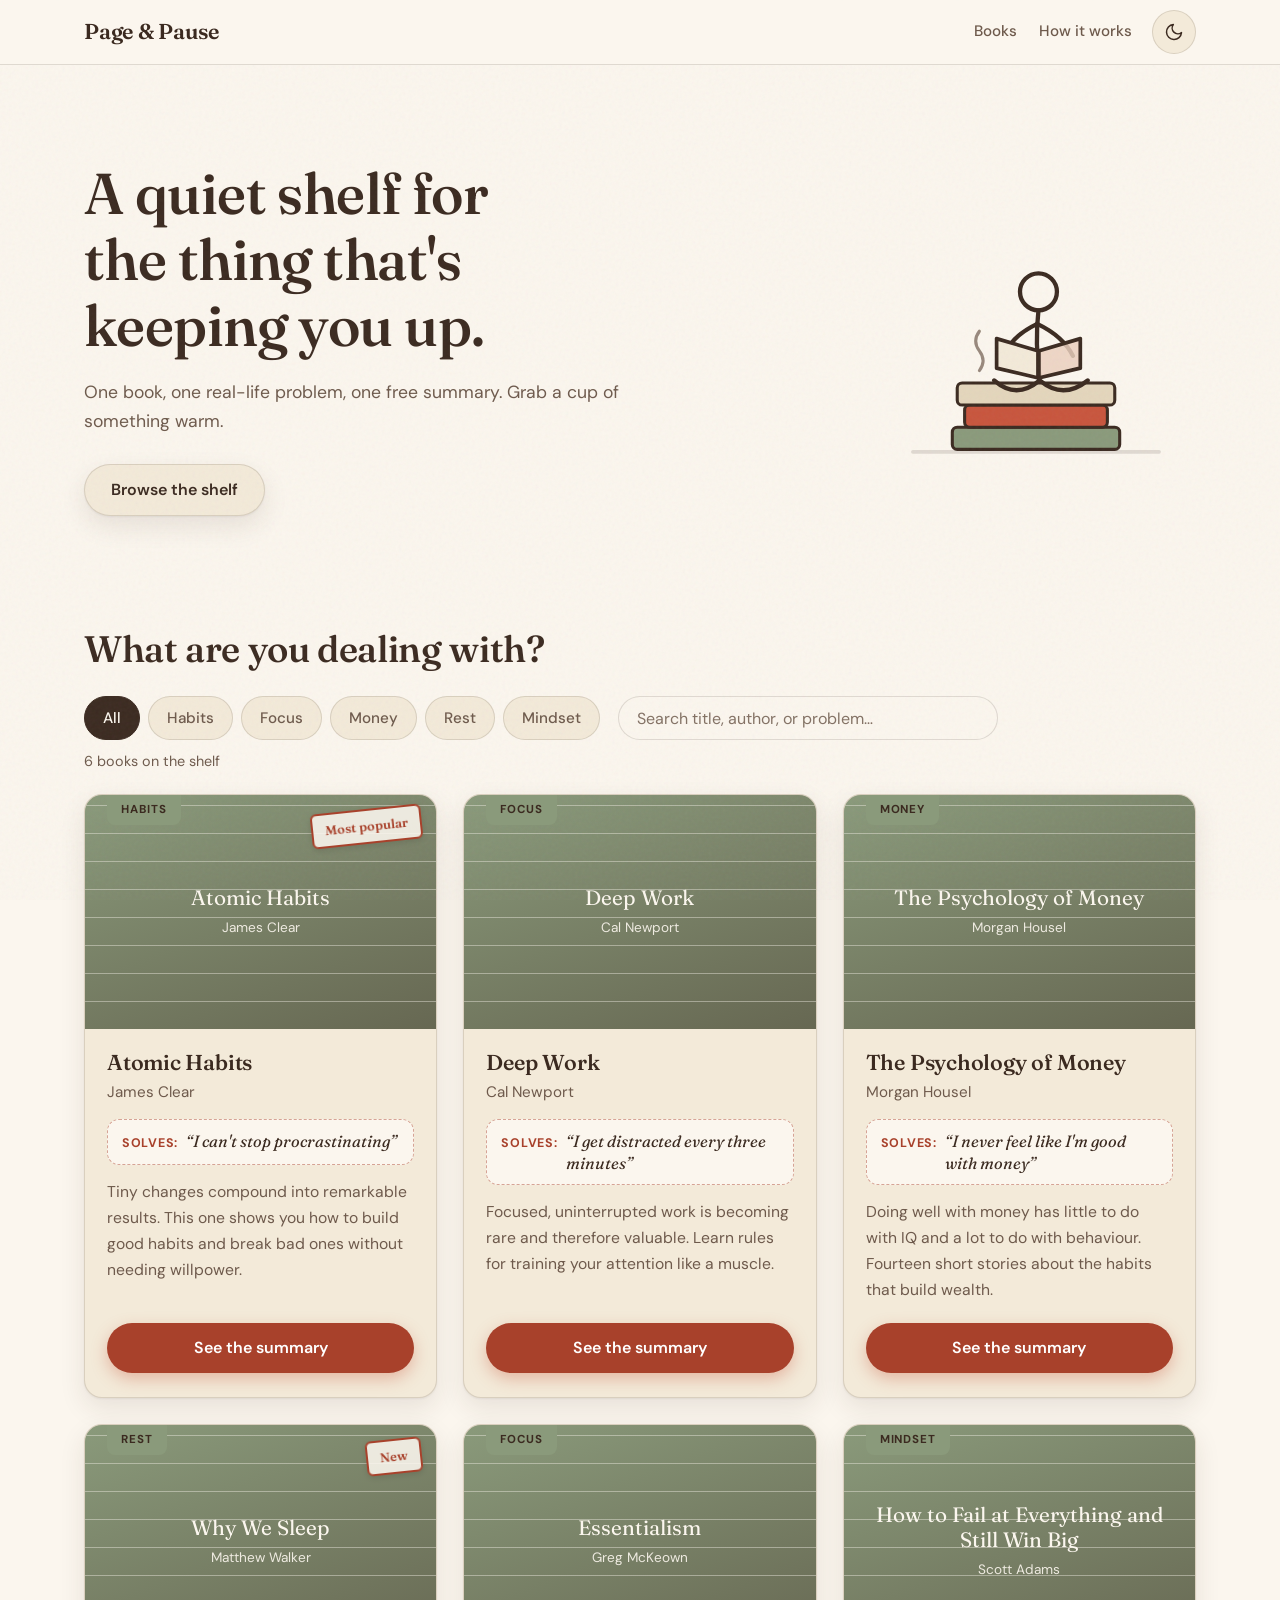
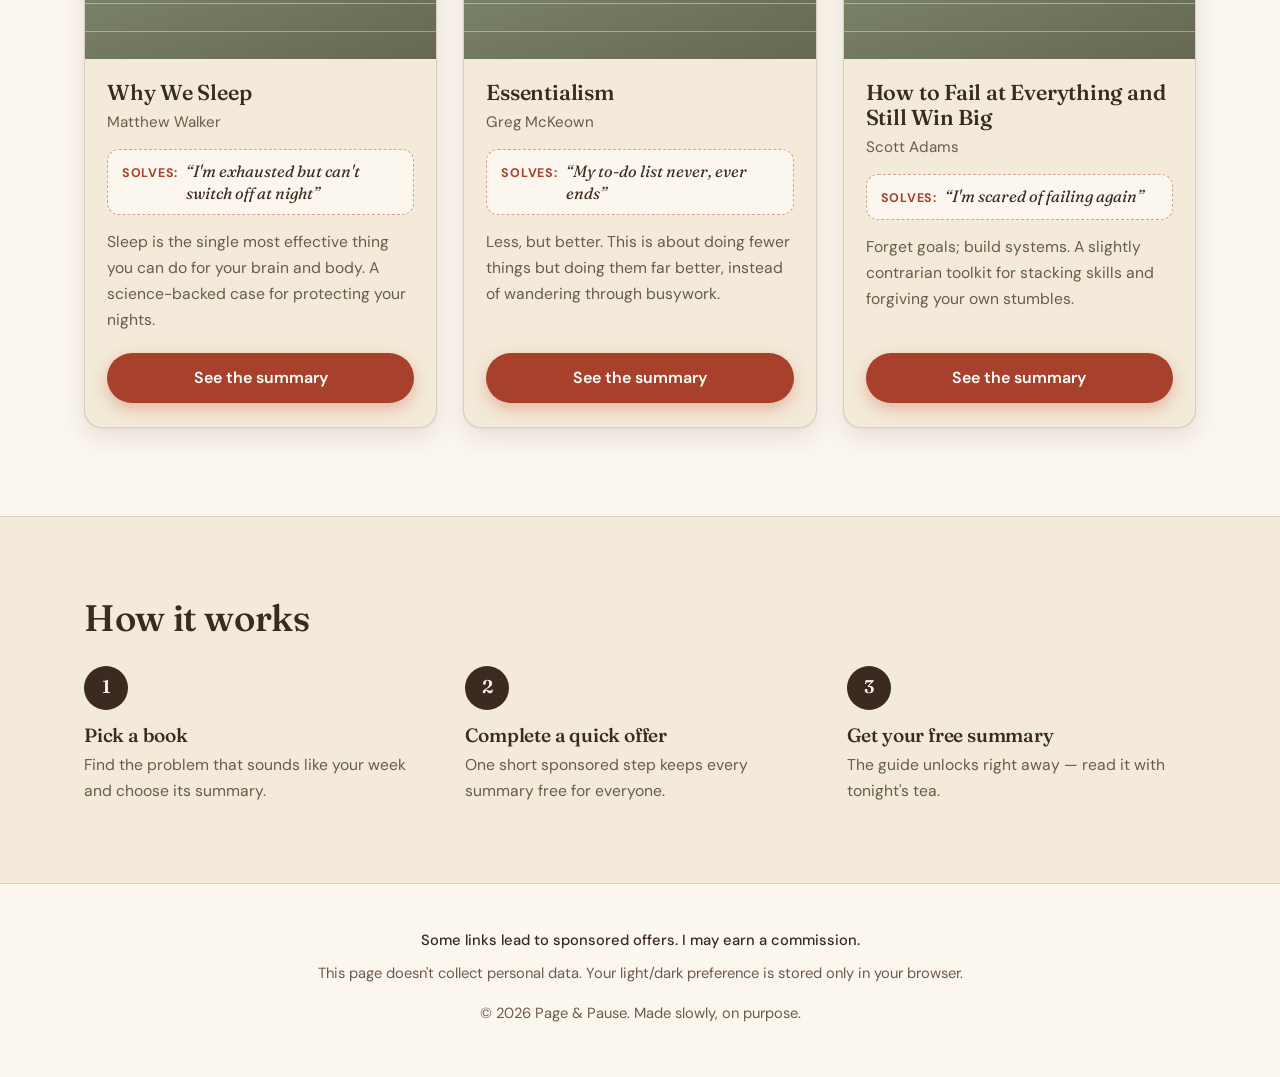
==== index.html @ 78f9c494 "first commit" ====
<!DOCTYPE html>
<html lang="en">
<head>
  <meta charset="UTF-8">
  <meta name="viewport" content="width=device-width, initial-scale=1.0">

  <!-- ===== SEO ===== -->
  <title>Page &amp; Pause — Cozy book summaries for real life problems</title>
  <meta name="description" content="Stuck in a rut? Each book on this shelf solves one relatable life problem. Pick yours and get a free summary.">
  <meta property="og:title" content="Page &amp; Pause — Cozy book summaries for real life problems">
  <meta property="og:description" content="Stuck in a rut? Each book on this shelf solves one relatable life problem. Pick yours and get a free summary.">
  <meta property="og:type" content="website">
  <!-- After you publish, replace with a real absolute URL, e.g. https://YOUR-USER.github.io/REPO/ -->
  <meta property="og:url" content="./">
  <!-- Optional: add a 1200x630 share image at covers/og.jpg and point og:image at it -->
  <meta name="theme-color" content="#FBF6EE">

  <!-- Favicon: inline emoji SVG, no file needed -->
  <link rel="icon" href="data:image/svg+xml,<svg xmlns='http://www.w3.org/2000/svg' viewBox='0 0 100 100'><text y='.9em' font-size='90'>📖</text></svg>">

  <!-- ===== Fonts: Fraunces (headings) + DM Sans (body) ===== -->
  <link rel="preconnect" href="https://fonts.googleapis.com">
  <link rel="preconnect" href="https://fonts.gstatic.com" crossorigin>
  <link href="https://fonts.googleapis.com/css2?family=Fraunces:opsz,wght@9..144,400;9..144,500;9..144,600&family=DM+Sans:wght@400;500;700&display=swap" rel="stylesheet">

  <link rel="stylesheet" href="style.css">

  <!-- Set the theme before first paint so there is no light/dark flash -->
  <script>
    (function () {
      var saved = localStorage.getItem('pp-theme');            // 'light' | 'dark' | null
      var prefersDark = window.matchMedia('(prefers-color-scheme: dark)').matches;
      document.documentElement.dataset.theme = saved || (prefersDark ? 'dark' : 'light');
    })();
  </script>
</head>
<body>
  <a class="skip-link" href="#books">Skip to the books</a>

  <!-- ===== 1. Sticky header ===== -->
  <header class="site-header">
    <div class="wrap header-inner">
      <a class="brand" href="#top">Page &amp; Pause</a>
      <nav class="nav" aria-label="Main">
        <a href="#books">Books</a>
        <a href="#how">How it works</a>
        <button id="themeToggle" class="theme-toggle" type="button" aria-label="Switch to evening (dark) mode">
          <!-- Simple monochrome sun & moon; which one shows depends on the theme -->
          <svg class="icon icon-moon" viewBox="0 0 24 24" width="20" height="20"
               fill="none" stroke="currentColor" stroke-width="1.8"
               stroke-linecap="round" stroke-linejoin="round" aria-hidden="true">
            <path d="M21 12.8A9 9 0 1 1 11.2 3a7 7 0 0 0 9.8 9.8z"/>
          </svg>
          <svg class="icon icon-sun" viewBox="0 0 24 24" width="20" height="20"
               fill="none" stroke="currentColor" stroke-width="1.8"
               stroke-linecap="round" aria-hidden="true">
            <circle cx="12" cy="12" r="4"/>
            <path d="M12 2v2M12 20v2M4.9 4.9l1.4 1.4M17.7 17.7l1.4 1.4M2 12h2M20 12h2M4.9 19.1l1.4-1.4M17.7 6.3l1.4-1.4"/>
          </svg>
        </button>
      </nav>
    </div>
  </header>

  <main id="top">

    <!-- ===== 2. Hero ===== -->
    <section class="hero">
      <div class="wrap hero-inner">
        <div class="hero-copy">
          <h1>A quiet shelf for the thing that's keeping you up.</h1>
          <p class="hero-sub">One book, one real-life problem, one free summary. Grab a cup of something warm.</p>
          <a class="btn btn-soft" href="#books">Browse the shelf</a>
        </div>

        <!-- Decorative: a little stickman reading on a stack of books -->
        <div class="hero-art" aria-hidden="true">
          <svg viewBox="0 0 260 240" role="img" focusable="false">
            <!-- stack of books he sits on -->
            <rect x="62"  y="196" width="136" height="18" rx="4" class="bk bk-a"/>
            <rect x="72"  y="178" width="116" height="18" rx="4" class="bk bk-b"/>
            <rect x="66"  y="160" width="128" height="18" rx="4" class="bk bk-c"/>
            <!-- ground line -->
            <path d="M30 216 H230" class="ground"/>
            <!-- figure: head -->
            <circle cx="132" cy="86" r="15" class="figure"/>
            <!-- torso -->
            <path d="M132 101 Q129 128 133 156" class="figure"/>
            <!-- crossed legs on top of the stack -->
            <path d="M96 158 Q114 174 133 158 Q152 174 172 158" class="figure"/>
            <!-- arms holding the book -->
            <path d="M131 112 Q110 122 104 138" class="figure"/>
            <path d="M131 112 Q152 122 160 138" class="figure"/>
            <!-- open book -->
            <path d="M132 134 L98 124 L98 148 L132 156 Z" class="page"/>
            <path d="M132 134 L166 124 L166 148 L132 156 Z" class="page page-alt"/>
            <path d="M132 134 V156" class="figure"/>
            <!-- steam curl from a mug on the stack -->
            <path d="M84 150 q6 -8 0 -16 q-6 -8 0 -16" class="steam"/>
          </svg>
        </div>
      </div>
    </section>

    <!-- ===== 3 + 4. Filters and book grid ===== -->
    <section class="books" id="books">
      <div class="wrap">
        <h2 class="section-title reveal">What are you dealing with?</h2>

        <div class="filter-bar">
          <!-- Category chips are generated from the data in script.js -->
          <div class="chips" id="chips" role="group" aria-label="Filter books by category"></div>

          <div class="search">
            <label class="visually-hidden" for="searchInput">Search books</label>
            <input id="searchInput" type="search" placeholder="Search title, author, or problem…" autocomplete="off">
          </div>
        </div>

        <p class="result-count" id="resultCount" aria-live="polite"></p>

        <!-- Cards are rendered here from the BOOKS array in script.js -->
        <div class="grid" id="bookGrid"></div>

        <p class="empty" id="emptyState" hidden>Nothing on the shelf matches that yet — try a different word.</p>
      </div>
    </section>

    <!-- ===== 5. How it works ===== -->
    <section class="how" id="how">
      <div class="wrap">
        <h2 class="section-title">How it works</h2>
        <ol class="steps">
          <li class="step reveal">
            <span class="step-num">1</span>
            <h3>Pick a book</h3>
            <p>Find the problem that sounds like your week and choose its summary.</p>
          </li>
          <li class="step reveal">
            <span class="step-num">2</span>
            <h3>Complete a quick offer</h3>
            <p>One short sponsored step keeps every summary free for everyone.</p>
          </li>
          <li class="step reveal">
            <span class="step-num">3</span>
            <h3>Get your free summary</h3>
            <p>The guide unlocks right away — read it with tonight's tea.</p>
          </li>
        </ol>
      </div>
    </section>

  </main>

  <!-- ===== 6. Footer ===== -->
  <footer class="site-footer">
    <div class="wrap">
      <p class="disclosure">Some links lead to sponsored offers. I may earn a commission.</p>
      <p class="privacy">This page doesn't collect personal data. Your light/dark preference is stored only in your browser.</p>
      <p class="copyright">© <span id="year">2026</span> Page &amp; Pause. Made slowly, on purpose.</p>
    </div>
  </footer>

  <!-- ============================================================
       ✱✱  PASTE YOUR CONTENT LOCKER'S SCRIPT TAG HERE  ✱✱
       Replace the empty spot between the two lines below with the
       exact <script>…</script> block your content-locker gives you.
       Keep it right before </body> so it loads after the page.

       <script src="https://your-locker-provider.com/lock.js"></script>
       ============================================================ -->

  <script src="script.js" defer></script>
</body>
</html>
---- style.css ----
/* ============================================================
   Page & Pause — style.css
   ------------------------------------------------------------
   Everything is driven by the variables in :root. To restyle
   the whole site, change the colors here — never in the rules
   below. Dark ("evening") values live in the [data-theme="dark"]
   block further down.
   ============================================================ */

:root {
  /* ---- Palette (day) ---- */
  --cream: #FBF6EE;         /* page background */
  --coffee: #3B2A20;        /* main text */
  --terracotta: #C8553D;    /* accent (buttons, stamps) */
  --sage: #8A9A7B;          /* secondary accent */
  --sand: #F3EAD9;          /* card surfaces */

  /* ---- Derived, used by the rules below ---- */
  --bg: var(--cream);
  --text: var(--coffee);
  --text-soft: #6E5A4C;              /* muted coffee, AA on --bg */
  --card: var(--sand);
  --accent: var(--terracotta);
  --accent-text: #A8412B;            /* darker terracotta for AA text on light bg */
  --line: rgba(59, 42, 32, 0.14);
  --shadow: 0 1px 2px rgba(59, 42, 32, 0.06),
            0 10px 26px rgba(59, 42, 32, 0.10);
  --shadow-lift: 0 2px 4px rgba(59, 42, 32, 0.08),
                 0 18px 38px rgba(59, 42, 32, 0.16);
  --focus: var(--accent-text);
  --chip-active-bg: var(--coffee);
  --chip-active-fg: var(--cream);
  --btn-fg: #FFFFFF;

  /* ---- Type & shape ---- */
  --font-head: "Fraunces", Georgia, "Times New Roman", serif;
  --font-body: "DM Sans", system-ui, -apple-system, sans-serif;
  --radius: 18px;
  --radius-sm: 12px;
  --wrap: 1160px;
}

/* Evening reading mode — warm dark, never pure black */
[data-theme="dark"] {
  --bg: #221A15;
  --text: #EFE3D3;
  --text-soft: #B9A794;              /* warm light, AA on --bg */
  --card: #2C221A;
  --accent: #E0785C;                 /* lightened terracotta */
  --accent-text: #E8927A;
  --line: rgba(239, 227, 211, 0.16);
  --shadow: 0 1px 2px rgba(0, 0, 0, 0.30),
            0 10px 26px rgba(0, 0, 0, 0.40);
  --shadow-lift: 0 2px 4px rgba(0, 0, 0, 0.35),
                 0 18px 38px rgba(0, 0, 0, 0.55);
  --focus: #E8927A;
  --chip-active-bg: #E0785C;
  --chip-active-fg: #221A15;
  --btn-fg: #221A15;
}

/* ============================================================
   Base
   ============================================================ */

*, *::before, *::after { box-sizing: border-box; }

html { scroll-behavior: smooth; }

body {
  margin: 0;
  font-family: var(--font-body);
  font-size: 17.5px;
  line-height: 1.65;
  color: var(--text);
  background: var(--bg);
  -webkit-font-smoothing: antialiased;
  overflow-x: hidden;
  transition: background-color 0.35s ease, color 0.35s ease;
}

/* Subtle paper grain, CSS-only (SVG noise), fixed over the page */
body::before {
  content: "";
  position: fixed;
  inset: 0;
  z-index: 1;
  pointer-events: none;
  opacity: 0.05;
  background-image: url("data:image/svg+xml,%3Csvg viewBox='0 0 300 300' xmlns='http://www.w3.org/2000/svg'%3E%3Cfilter id='n'%3E%3CfeTurbulence type='fractalNoise' baseFrequency='0.9' numOctaves='2'/%3E%3C/filter%3E%3Crect width='100%25' height='100%25' filter='url(%23n)'/%3E%3C/svg%3E");
}

h1, h2, h3 {
  font-family: var(--font-head);
  font-weight: 550;
  line-height: 1.15;
  letter-spacing: -0.01em;
  margin: 0;
}

p { margin: 0; }

img { max-width: 100%; display: block; }

a { color: var(--accent-text); }

.wrap {
  max-width: var(--wrap);
  margin-inline: auto;
  padding-inline: 24px;
}

/* Visible keyboard focus everywhere */
:focus-visible {
  outline: 3px solid var(--focus);
  outline-offset: 2px;
  border-radius: 4px;
}

.visually-hidden {
  position: absolute;
  width: 1px; height: 1px;
  margin: -1px; padding: 0;
  overflow: hidden;
  clip: rect(0 0 0 0);
  white-space: nowrap;
  border: 0;
}

.skip-link {
  position: absolute;
  top: -60px;
  left: 16px;
  z-index: 200;
  padding: 10px 16px;
  background: var(--chip-active-bg);
  color: var(--chip-active-fg);
  border-radius: 0 0 10px 10px;
  text-decoration: none;
  transition: top 0.2s ease;
}
.skip-link:focus { top: 0; }

/* ============================================================
   Header
   ============================================================ */

.site-header {
  position: sticky;
  top: 0;
  z-index: 100;
  background: color-mix(in srgb, var(--bg) 88%, transparent);
  backdrop-filter: blur(10px);
  -webkit-backdrop-filter: blur(10px);
  border-bottom: 1px solid var(--line);
}

.header-inner {
  display: flex;
  align-items: center;
  justify-content: space-between;
  gap: 16px;
  min-height: 64px;
}

.brand {
  font-family: var(--font-head);
  font-size: 1.35rem;
  font-weight: 600;
  color: var(--text);
  text-decoration: none;
  letter-spacing: -0.01em;
}

.nav {
  display: flex;
  align-items: center;
  gap: 18px;
}

.nav a {
  color: var(--text-soft);
  text-decoration: none;
  font-size: 0.95rem;
  font-weight: 500;
  padding: 10px 2px;
  transition: color 0.15s ease;
}
.nav a:hover { color: var(--accent-text); }

/* Thumb-friendly toggle, min 44px */
.theme-toggle {
  min-width: 44px;
  min-height: 44px;
  display: grid;
  place-items: center;
  font-size: 1.15rem;
  border: 1px solid var(--line);
  border-radius: 50%;
  background: var(--card);
  color: var(--text);
  cursor: pointer;
  transition: transform 0.15s ease, background-color 0.2s ease;
}
.theme-toggle:hover { background: color-mix(in srgb, var(--card) 70%, var(--accent) 12%); }
.theme-toggle:active { transform: scale(0.92); }

/* Simple sun/moon marks — monochrome, currentColor only */
.theme-toggle .icon { display: block; }
[data-theme="light"] .icon-sun  { display: none; }
[data-theme="dark"]  .icon-moon { display: none; }

/* ============================================================
   Hero
   ============================================================ */

.hero {
  padding: clamp(48px, 9vw, 96px) 0 clamp(36px, 6vw, 64px);
}

.hero-inner {
  display: grid;
  grid-template-columns: 1fr;
  gap: 40px;
  align-items: center;
}

.hero h1 {
  font-size: clamp(2.1rem, 5.4vw, 3.6rem);
  max-width: 14ch;
  text-wrap: balance;
}

.hero-sub {
  margin-top: 18px;
  font-size: 1.1rem;
  color: var(--text-soft);
  max-width: 46ch;
}

.hero .btn { margin-top: 28px; }

/* Hero artwork */
.hero-art {
  justify-self: center;
  width: min(320px, 78vw);
}
.hero-art svg { width: 100%; height: auto; }
.hero-art .bk    { stroke: var(--coffee); stroke-width: 2.5; }
[data-theme="dark"] .hero-art .bk { stroke: #EFE3D3; }
.hero-art .bk-a  { fill: var(--sage); }
.hero-art .bk-b  { fill: var(--terracotta); }
.hero-art .bk-c  { fill: #E4D6BC; }
[data-theme="dark"] .hero-art .bk-c { fill: #4A3C30; }
.hero-art .ground { stroke: var(--line); stroke-width: 3; stroke-linecap: round; }
.hero-art .figure { stroke: var(--text); stroke-width: 3.5; stroke-linecap: round; fill: none; }
.hero-art .page   { fill: var(--card); stroke: var(--text); stroke-width: 3; stroke-linejoin: round; }
.hero-art .page-alt { fill: color-mix(in srgb, var(--card) 70%, var(--accent) 14%); }
.hero-art .steam  { stroke: var(--text-soft); stroke-width: 2.5; fill: none; stroke-linecap: round; opacity: 0.7; }

/* ============================================================
   Buttons
   ============================================================ */

.btn {
  display: inline-flex;
  align-items: center;
  justify-content: center;
  min-height: 48px;
  padding: 12px 26px;
  font-family: var(--font-body);
  font-size: 1rem;
  font-weight: 600;
  text-decoration: none;
  border-radius: 999px;
  border: none;
  cursor: pointer;
  transition: transform 0.15s ease, box-shadow 0.2s ease, background-color 0.2s ease;
}

.btn:active { transform: translateY(1px) scale(0.985); }

.btn-soft {
  background: var(--card);
  color: var(--text);
  border: 1.5px solid var(--line);
  box-shadow: var(--shadow);
}
.btn-soft:hover {
  background: color-mix(in srgb, var(--card) 75%, var(--accent) 16%);
}

.btn-primary {
  background: var(--accent-text);
  color: var(--btn-fg);
  box-shadow: 0 6px 16px color-mix(in srgb, var(--accent) 35%, transparent);
}
[data-theme="dark"] .btn-primary {
  background: var(--accent);
  color: var(--btn-fg);
}
.btn-primary:hover { filter: brightness(1.08); }

/* ============================================================
   Sections
   ============================================================ */

.section-title {
  font-size: clamp(1.6rem, 3.4vw, 2.3rem);
  margin-bottom: 26px;
}

.books { padding: clamp(24px, 5vw, 48px) 0 clamp(56px, 8vw, 88px); }

.how {
  background: var(--card);
  border-block: 1px solid var(--line);
  padding: clamp(48px, 8vw, 80px) 0;
}

/* ---- Filter bar ---- */

.filter-bar {
  display: flex;
  flex-wrap: wrap;
  align-items: center;
  gap: 14px 18px;
  margin-bottom: 8px;
}

.chips {
  display: flex;
  flex-wrap: wrap;
  gap: 8px;
}

.chip {
  min-height: 44px;
  padding: 8px 18px;
  font-family: var(--font-body);
  font-size: 0.95rem;
  font-weight: 500;
  color: var(--text-soft);
  background: var(--card);
  border: 1.5px solid var(--line);
  border-radius: 999px;
  cursor: pointer;
  transition: background-color 0.15s ease, color 0.15s ease,
              border-color 0.15s ease, transform 0.15s ease;
}
.chip:hover {
  border-color: var(--accent);
  color: var(--accent-text);
  transform: translateY(-1px);
}
.chip[aria-pressed="true"] {
  background: var(--chip-active-bg);
  color: var(--chip-active-fg);
  border-color: var(--chip-active-bg);
}
.chip:active { transform: translateY(1px); }

.search { flex: 1 1 240px; max-width: 380px; }

.search input {
  width: 100%;
  min-height: 44px;
  padding: 10px 18px;
  font-family: var(--font-body);
  font-size: 1rem;
  color: var(--text);
  background: var(--bg);
  border: 1.5px solid var(--line);
  border-radius: 999px;
  transition: border-color 0.15s ease;
}
.search input::placeholder { color: var(--text-soft); opacity: 0.85; }
.search input:hover { border-color: color-mix(in srgb, var(--line) 50%, var(--accent) 50%); }

.result-count {
  font-size: 0.9rem;
  color: var(--text-soft);
  min-height: 1.4em;
  margin: 10px 0 20px;
}

.empty {
  padding: 40px 0;
  color: var(--text-soft);
  font-size: 1.05rem;
}

/* ============================================================
   Book grid — cards styled like library checkout cards
   ============================================================ */

.grid {
  display: grid;
  grid-template-columns: 1fr;
  gap: 26px;
}

.card {
  position: relative;
  display: flex;
  flex-direction: column;
  background: var(--card);
  border: 1px solid var(--line);
  border-radius: var(--radius);
  overflow: hidden;
  box-shadow: var(--shadow);
  transition: transform 0.25s ease, box-shadow 0.25s ease;
}
.card:hover {
  transform: translateY(-6px);
  box-shadow: var(--shadow-lift);
}

/* Category tab clipped to the top edge */
.card-tab {
  position: absolute;
  top: 0;
  left: 22px;
  z-index: 2;
  padding: 5px 14px 6px;
  font-size: 0.72rem;
  font-weight: 700;
  letter-spacing: 0.08em;
  text-transform: uppercase;
  color: var(--text);
  background: var(--sage);
  border-radius: 0 0 8px 8px;
}

/* Cover with graceful fallback */
.cover {
  position: relative;
  aspect-ratio: 3 / 2;
  background: color-mix(in srgb, var(--card) 82%, var(--coffee) 18%);
  overflow: hidden;
}
[data-theme="dark"] .cover {
  background: color-mix(in srgb, var(--card) 80%, #000 20%);
}

.cover img {
  width: 100%;
  height: 100%;
  object-fit: cover;
}

/* Shown when the cover file is missing (or via onerror) */
.cover-fallback {
  position: absolute;
  inset: 0;
  display: none;
  flex-direction: column;
  align-items: center;
  justify-content: center;
  gap: 6px;
  padding: 20px;
  text-align: center;
  background:
    repeating-linear-gradient(
      0deg,
      transparent, transparent 27px,
      color-mix(in srgb, var(--cream) 40%, transparent) 27px,
      color-mix(in srgb, var(--cream) 40%, transparent) 28px
    ),
    linear-gradient(160deg, var(--sage), color-mix(in srgb, var(--sage) 55%, var(--coffee) 45%));
  color: #FBF6EE;
}
.cover.is-missing img { display: none; }
.cover.is-missing .cover-fallback { display: flex; }

.cover-fallback .fb-title {
  font-family: var(--font-head);
  font-size: 1.3rem;
  line-height: 1.2;
}
.cover-fallback .fb-author { font-size: 0.85rem; opacity: 0.9; }

/* Ink-stamp badge */
.badge {
  position: absolute;
  top: 14px;
  right: 14px;
  z-index: 2;
  padding: 5px 12px;
  font-family: var(--font-head);
  font-size: 0.8rem;
  font-weight: 600;
  color: var(--accent-text);
  background: color-mix(in srgb, var(--cream) 88%, transparent);
  border: 2px solid currentColor;
  border-radius: 6px;
  transform: rotate(-6deg);
  box-shadow: 0 2px 6px rgba(0, 0, 0, 0.12);
}
[data-theme="dark"] .badge {
  background: color-mix(in srgb, var(--card) 88%, transparent);
  color: var(--accent);
}

/* Card body */
.card-body {
  display: flex;
  flex-direction: column;
  flex: 1;
  padding: 22px 22px 24px;
}

.card-title {
  font-size: 1.35rem;
  margin-bottom: 4px;
}

.card-author {
  font-size: 0.95rem;
  color: var(--text-soft);
  margin-bottom: 14px;
}

/* The "Solves:" fill-in field — the signature detail */
.solves {
  display: flex;
  gap: 8px;
  align-items: baseline;
  padding: 10px 14px;
  margin-bottom: 14px;
  background: var(--bg);
  border: 1.5px dashed color-mix(in srgb, var(--line) 60%, var(--accent) 40%);
  border-radius: var(--radius-sm);
}
.solves-label {
  flex-shrink: 0;
  font-size: 0.78rem;
  font-weight: 700;
  letter-spacing: 0.06em;
  text-transform: uppercase;
  color: var(--accent-text);
}
.solves-text {
  font-family: var(--font-head);
  font-style: italic;
  font-size: 1.02rem;
  line-height: 1.35;
}

.blurb {
  font-size: 0.98rem;
  color: var(--text-soft);
  margin-bottom: 20px;
}

.card .btn { width: 100%; margin-top: auto; }

/* ============================================================
   How it works
   ============================================================ */

.steps {
  display: grid;
  grid-template-columns: 1fr;
  gap: 28px;
  margin: 0;
  padding: 0;
  list-style: none;
  counter-reset: step;
}

.step {
  max-width: 42ch;
}

.step-num {
  display: grid;
  place-items: center;
  width: 44px;
  height: 44px;
  margin-bottom: 14px;
  font-family: var(--font-head);
  font-size: 1.15rem;
  font-weight: 600;
  color: var(--chip-active-fg);
  background: var(--chip-active-bg);
  border-radius: 50%;
}

.step h3 { font-size: 1.2rem; margin-bottom: 6px; }
.step p { color: var(--text-soft); font-size: 0.98rem; }

/* ============================================================
   Footer
   ============================================================ */

.site-footer {
  padding: 44px 0 52px;
  font-size: 0.92rem;
  color: var(--text-soft);
}

.site-footer .wrap {
  display: flex;
  flex-direction: column;
  gap: 8px;
  max-width: 720px;
  text-align: center;
}

.disclosure { font-weight: 500; color: var(--text); }
.copyright { margin-top: 8px; }

/* ============================================================
   Book detail page (book.html)
   ============================================================ */

.detail-page { padding: clamp(32px, 6vw, 64px) 0 clamp(56px, 8vw, 88px); }

.back-link {
  display: inline-block;
  margin-bottom: 22px;
  color: var(--text-soft);
  text-decoration: none;
  font-weight: 500;
  min-height: 44px;
  line-height: 44px;
}
.back-link:hover { color: var(--accent-text); }

.detail-card {
  position: relative;
  display: grid;
  grid-template-columns: 1fr;
  gap: 0;
  background: var(--card);
  border: 1px solid var(--line);
  border-radius: var(--radius);
  overflow: hidden;
  box-shadow: var(--shadow);
}

.detail-card .cover { aspect-ratio: 3 / 2; }

.detail-body { padding: 26px 26px 30px; }
.detail-body .card-title { font-size: clamp(1.7rem, 4vw, 2.4rem); margin-bottom: 6px; }
.detail-body .card-author { font-size: 1.05rem; margin-bottom: 18px; }
.detail-blurb { font-size: 1.08rem; margin-bottom: 24px; color: var(--text); }
.detail-body .btn { width: 100%; }

.detail-note {
  margin-top: 12px;
  font-size: 0.85rem;
  color: var(--text-soft);
  text-align: center;
}

.not-found { text-align: center; padding: 40px 0; }
.not-found h1 { font-size: clamp(1.6rem, 4vw, 2.2rem); margin-bottom: 10px; }
.not-found p { color: var(--text-soft); margin-bottom: 24px; }

@media (min-width: 760px) {
  .detail-card { grid-template-columns: 0.9fr 1.1fr; }
  .detail-card .cover { aspect-ratio: auto; height: 100%; }
  .detail-body { padding: 36px 40px; align-self: center; }
  .detail-body .btn { width: auto; min-width: 280px; }
}

/* ============================================================
   Shelf manager page
   ============================================================ */

.admin-page { padding: clamp(32px, 6vw, 56px) 0 clamp(48px, 7vw, 72px); }
.admin-wrap { max-width: 640px; }

.admin-card {
  background: var(--card);
  border: 1px solid var(--line);
  border-radius: var(--radius);
  box-shadow: var(--shadow);
  padding: 28px 26px 30px;
  margin-bottom: 24px;
}
.admin-card h1 { font-size: 1.6rem; margin-bottom: 4px; }
.admin-card h2 { font-size: 1.25rem; margin-bottom: 6px; }
.admin-sub { color: var(--text-soft); font-size: 0.95rem; margin-bottom: 20px; }

.admin-head {
  display: flex;
  align-items: center;
  justify-content: space-between;
  gap: 12px;
  margin-bottom: 4px;
}

#loginForm, #bookForm { display: flex; flex-direction: column; }

#loginForm label, #bookForm label {
  font-size: 0.9rem;
  font-weight: 600;
  margin: 14px 0 6px;
}
#loginForm label:first-child { margin-top: 0; }

.optional { font-weight: 400; color: var(--text-soft); }

#loginForm input, #bookForm input, #bookForm textarea {
  min-height: 46px;
  padding: 10px 14px;
  font-family: var(--font-body);
  font-size: 1rem;
  color: var(--text);
  background: var(--bg);
  border: 1.5px solid var(--line);
  border-radius: var(--radius-sm);
  resize: vertical;
}
#bookForm textarea { min-height: 90px; }
#loginForm input:focus, #bookForm input:focus, #bookForm textarea:focus {
  border-color: var(--accent-text);
}

#loginForm .btn, #bookForm .btn { margin-top: 22px; }

.form-error {
  margin-top: 14px;
  color: var(--accent-text);
  font-size: 0.92rem;
  font-weight: 500;
}
.form-ok {
  margin-top: 14px;
  color: var(--sage);
  font-size: 0.92rem;
  font-weight: 600;
}
[data-theme="dark"] .form-ok { color: #A9BC97; }

.btn-small {
  min-height: 40px;
  padding: 8px 16px;
  font-size: 0.88rem;
}

.admin-list { list-style: none; margin: 0; padding: 0; }
.admin-item {
  display: flex;
  flex-wrap: wrap;
  align-items: center;
  justify-content: space-between;
  gap: 10px;
  padding: 14px 0;
  border-top: 1px solid var(--line);
}
.admin-item-info { display: flex; flex-direction: column; }
.admin-item-info span { font-size: 0.88rem; color: var(--text-soft); }
.admin-item-actions { display: flex; gap: 8px; }
.admin-empty { color: var(--text-soft); font-size: 0.95rem; }

/* ============================================================
   Scroll reveal (fade-up) — IntersectionObserver adds .visible
   ============================================================ */

.reveal {
  opacity: 0;
  transform: translateY(18px);
  transition: opacity 0.55s ease, transform 0.55s ease;
}
.reveal.visible {
  opacity: 1;
  transform: none;
}

/* Card enter animation when filtering */
@keyframes card-in {
  from { opacity: 0; transform: translateY(12px); }
  to   { opacity: 1; transform: none; }
}
.card.entering { animation: card-in 0.35s ease backwards; }

/* ============================================================
   Responsive
   ============================================================ */

/* Small phones: tighten the header so it never overflows */
@media (max-width: 520px) {
  .brand { font-size: 1.15rem; }
  .nav { gap: 10px; }
  .nav a { font-size: 0.875rem; }
}

@media (min-width: 640px) {
  .grid { grid-template-columns: repeat(2, 1fr); }
  .steps { grid-template-columns: repeat(3, 1fr); gap: 32px; }
}

@media (min-width: 720px) {
  .hero-inner { grid-template-columns: 1.15fr 0.85fr; gap: 48px; }
  .hero-art { justify-self: end; }
}

@media (min-width: 1000px) {
  .grid { grid-template-columns: repeat(3, 1fr); }
}

@media (min-width: 1320px) {
  .grid { grid-template-columns: repeat(4, 1fr); }
}

/* ============================================================
   Reduced motion — turn everything off
   ============================================================ */

@media (prefers-reduced-motion: reduce) {
  html { scroll-behavior: auto; }

  *, *::before, *::after {
    animation-duration: 0.01ms !important;
    animation-iteration-count: 1 !important;
    transition-duration: 0.01ms !important;
  }

  .reveal { opacity: 1; transform: none; }
  .card:hover { transform: none; }
}
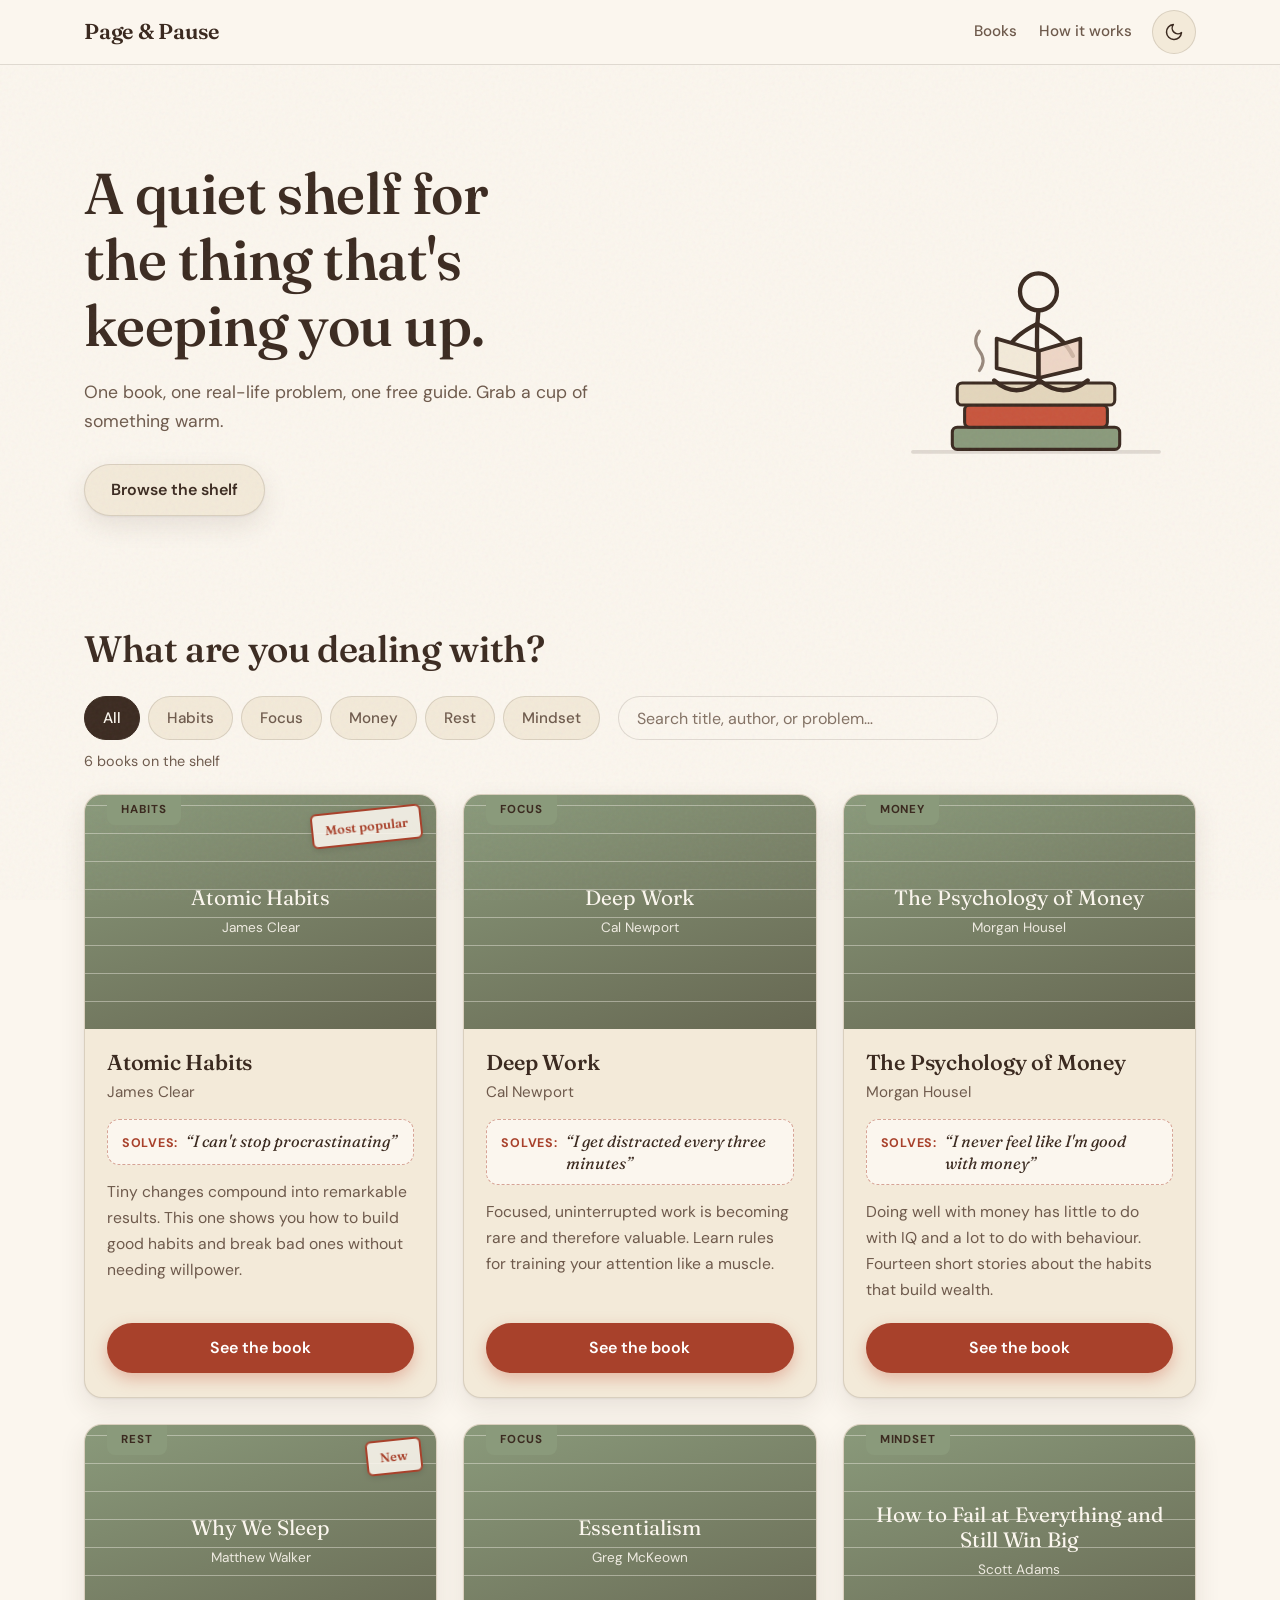
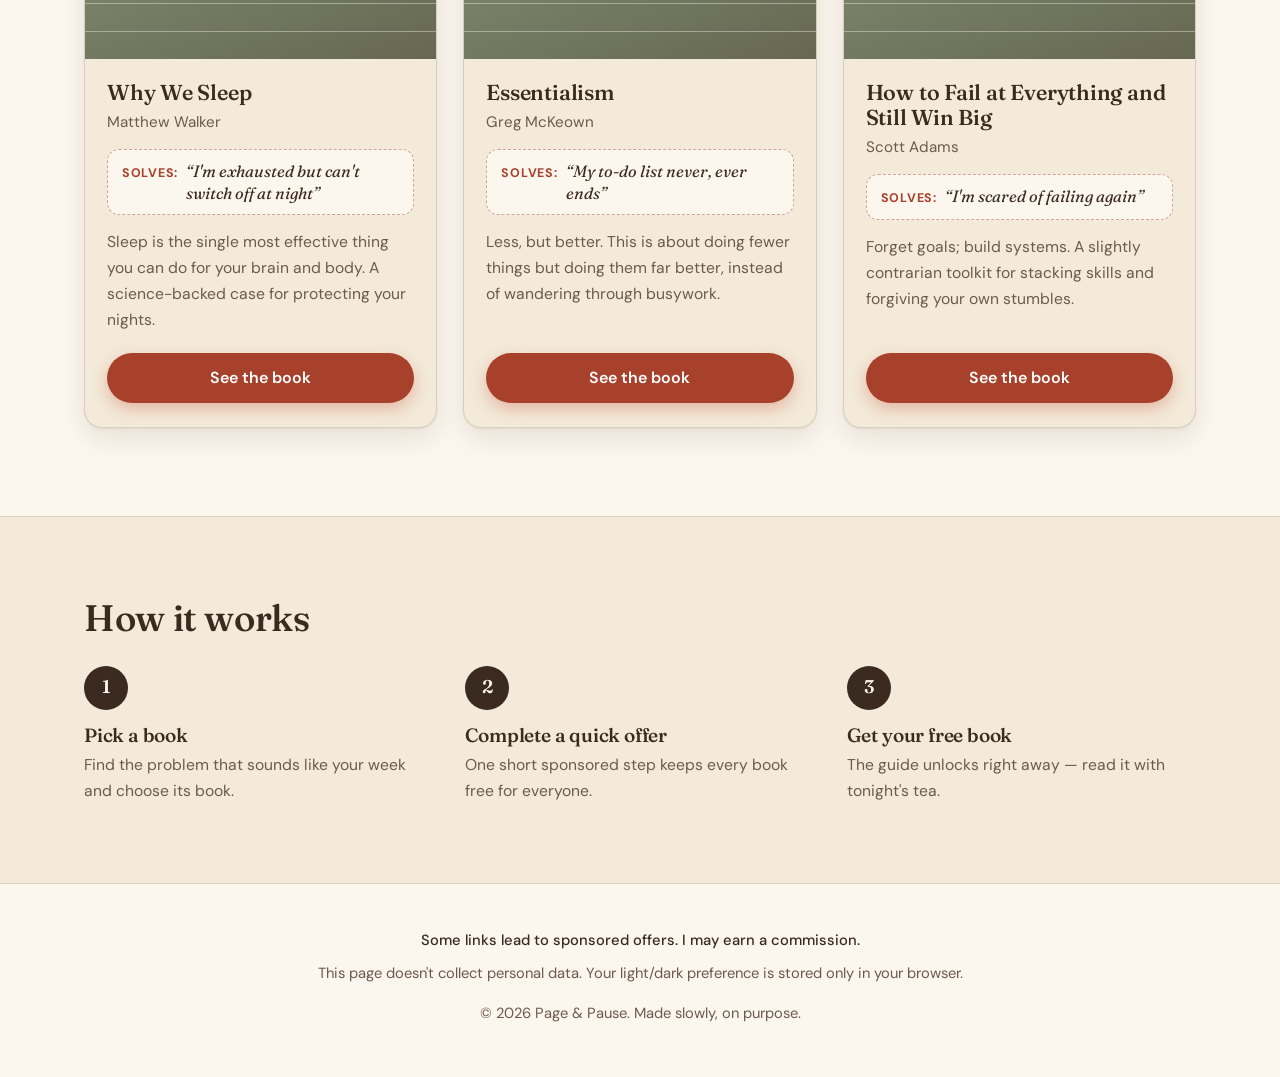
==== commit 0df0696c: "Update Page & Pause design" ====
--- a/index.html
+++ b/index.html
@@ -5,10 +5,10 @@
   <meta name="viewport" content="width=device-width, initial-scale=1.0">
 
   <!-- ===== SEO ===== -->
-  <title>Page &amp; Pause — Cozy book summaries for real life problems</title>
-  <meta name="description" content="Stuck in a rut? Each book on this shelf solves one relatable life problem. Pick yours and get a free summary.">
-  <meta property="og:title" content="Page &amp; Pause — Cozy book summaries for real life problems">
-  <meta property="og:description" content="Stuck in a rut? Each book on this shelf solves one relatable life problem. Pick yours and get a free summary.">
+  <title>Page &amp; Pause — Cozy books for real life problems</title>
+  <meta name="description" content="Stuck in a rut? Each book on this shelf solves one relatable life problem. Pick yours and get a free book.">
+  <meta property="og:title" content="Page &amp; Pause — Cozy books for real life problems">
+  <meta property="og:description" content="Stuck in a rut? Each book on this shelf solves one relatable life problem. Pick yours and get a free book.">
   <meta property="og:type" content="website">
   <!-- After you publish, replace with a real absolute URL, e.g. https://YOUR-USER.github.io/REPO/ -->
   <meta property="og:url" content="./">
@@ -69,7 +69,7 @@
       <div class="wrap hero-inner">
         <div class="hero-copy">
           <h1>A quiet shelf for the thing that's keeping you up.</h1>
-          <p class="hero-sub">One book, one real-life problem, one free summary. Grab a cup of something warm.</p>
+          <p class="hero-sub">One book, one real-life problem, one free guide. Grab a cup of something warm.</p>
           <a class="btn btn-soft" href="#books">Browse the shelf</a>
         </div>
 
@@ -134,16 +134,16 @@
           <li class="step reveal">
             <span class="step-num">1</span>
             <h3>Pick a book</h3>
-            <p>Find the problem that sounds like your week and choose its summary.</p>
+            <p>Find the problem that sounds like your week and choose its book.</p>
           </li>
           <li class="step reveal">
             <span class="step-num">2</span>
             <h3>Complete a quick offer</h3>
-            <p>One short sponsored step keeps every summary free for everyone.</p>
+            <p>One short sponsored step keeps every book free for everyone.</p>
           </li>
           <li class="step reveal">
             <span class="step-num">3</span>
-            <h3>Get your free summary</h3>
+            <h3>Get your free book</h3>
             <p>The guide unlocks right away — read it with tonight's tea.</p>
           </li>
         </ol>
--- a/style.css
+++ b/style.css
@@ -64,6 +64,9 @@
    ============================================================ */
 
 *, *::before, *::after { box-sizing: border-box; }
+
+/* Keep the hidden attribute hidden even on display:flex/inline-flex elements */
+[hidden] { display: none !important; }
 
 html { scroll-behavior: smooth; }
 
@@ -754,7 +757,38 @@
 }
 .admin-item-info { display: flex; flex-direction: column; }
 .admin-item-info span { font-size: 0.88rem; color: var(--text-soft); }
-.admin-item-actions { display: flex; gap: 8px; }
+.admin-item-actions { display: flex; flex-wrap: wrap; gap: 8px; }
+
+/* Where a book lives: Built-in (script.js) vs This browser (added/edited) */
+.admin-tag {
+  display: inline-block;
+  margin-left: 8px;
+  padding: 2px 9px;
+  font-size: 0.68rem;
+  font-weight: 700;
+  letter-spacing: 0.05em;
+  text-transform: uppercase;
+  color: var(--text-soft);
+  border: 1.5px solid var(--line);
+  border-radius: 999px;
+  vertical-align: middle;
+}
+.admin-item[data-state="edited"] .admin-tag {
+  color: var(--accent-text);
+  border-color: color-mix(in srgb, var(--accent) 55%, transparent);
+}
+.admin-item[data-state="hidden"] .admin-item-info { opacity: 0.55; }
+.admin-item[data-state="hidden"] .admin-item-info strong { text-decoration: line-through; }
+
+/* Destructive action (second-click confirmation) */
+.btn-danger {
+  background: var(--accent-text);
+  color: var(--btn-fg);
+  border-color: transparent;
+}
+[data-theme="dark"] .btn-danger { background: var(--accent); }
+
+#cancelEdit { margin-top: 10px; }
 .admin-empty { color: var(--text-soft); font-size: 0.95rem; }
 
 /* ============================================================
